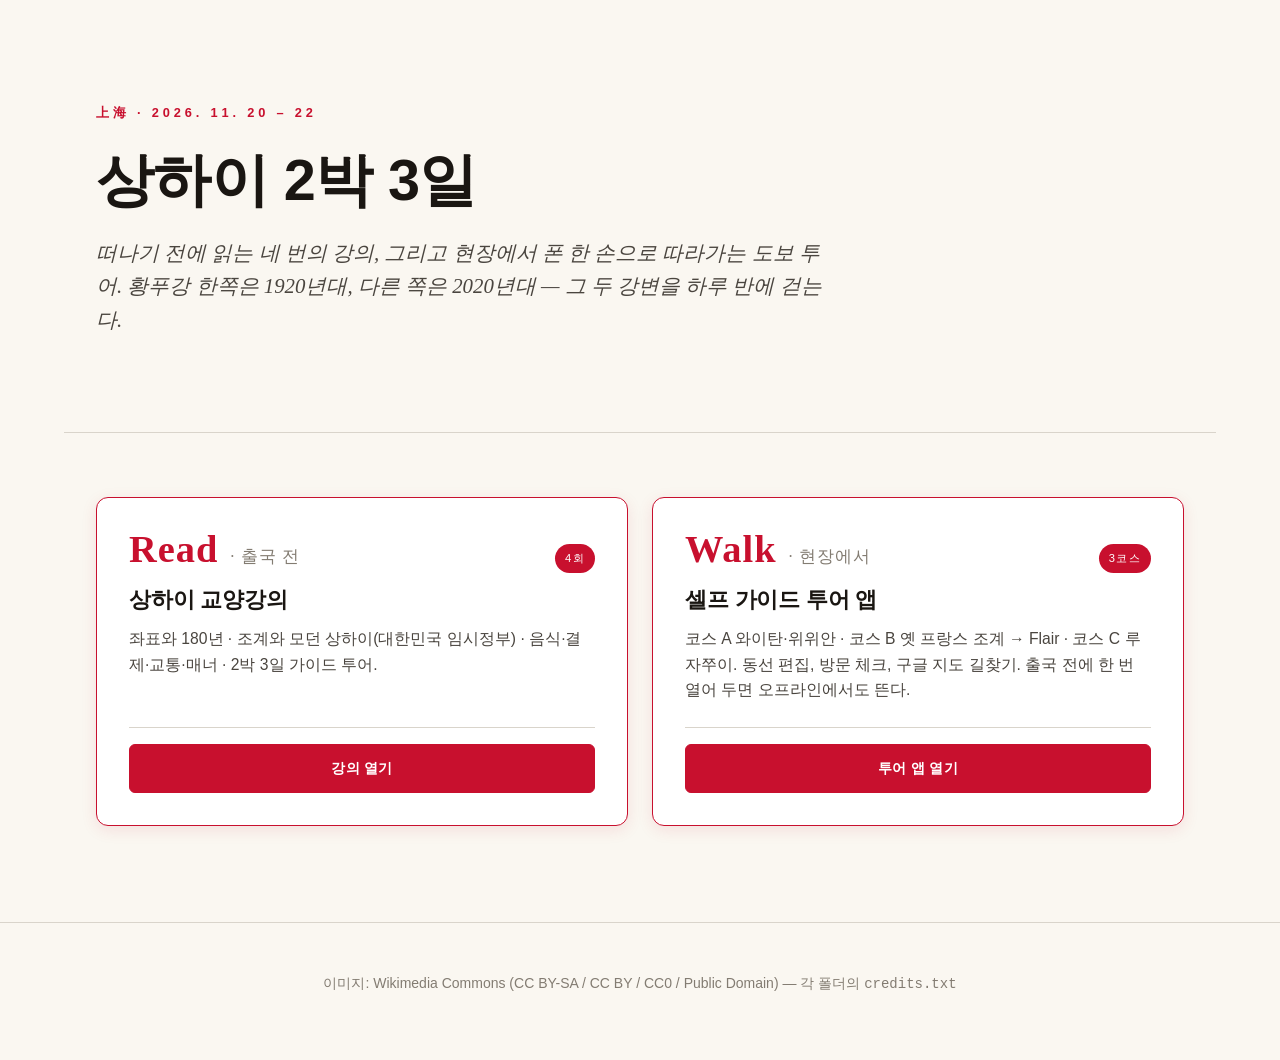
==== index.html @ a5d8853c "상하이 2박 3일 강의와 셀프 가이드 투어 첫 공개 - lecture-shanghai: 4회 교양강의 (좌표와 180년, 조계와 모던 상하이, 일상, 가이드 투어) - tour-s" ====
<!DOCTYPE html>
<html lang="ko">
<head>
<meta charset="UTF-8">
<meta name="viewport" content="width=device-width, initial-scale=1">
<title>상하이 2박 3일 — 강의와 셀프 가이드 투어</title>
<meta name="description" content="상하이 2박 3일(2026. 11. 20–22) 여행을 위한 4회 교양강의와 모바일 셀프 가이드 투어 앱.">
<link rel="stylesheet" href="lecture-shanghai/assets/css/base.css">
<link rel="stylesheet" href="lecture-shanghai/assets/css/index.css">
</head>
<body>

<section class="hero">
  <span class="eyebrow">上海 · 2026. 11. 20 – 22</span>
  <h1>상하이 2박 3일</h1>
  <p class="lead">떠나기 전에 읽는 네 번의 강의, 그리고 현장에서 폰 한 손으로 따라가는 도보 투어. 황푸강 한쪽은 1920년대, 다른 쪽은 2020년대 — 그 두 강변을 하루 반에 걷는다.</p>
</section>

<section class="curriculum">
  <div class="cards">
    <article class="card active">
      <div class="card-num"><span class="n">Read</span>· 출국 전<span class="tag-open">4회</span></div>
      <h3>상하이 교양강의</h3>
      <p class="desc">좌표와 180년 · 조계와 모던 상하이(대한민국 임시정부) · 음식·결제·교통·매너 · 2박 3일 가이드 투어.</p>
      <div class="actions">
        <a href="lecture-shanghai/" class="primary">강의 열기</a>
      </div>
    </article>

    <article class="card active">
      <div class="card-num"><span class="n">Walk</span>· 현장에서<span class="tag-open">3코스</span></div>
      <h3>셀프 가이드 투어 앱</h3>
      <p class="desc">코스 A 와이탄·위위안 · 코스 B 옛 프랑스 조계 → Flair · 코스 C 루자쭈이. 동선 편집, 방문 체크, 구글 지도 길찾기. 출국 전에 한 번 열어 두면 오프라인에서도 뜬다.</p>
      <div class="actions">
        <a href="tour-shanghai/course/" class="primary">투어 앱 열기</a>
      </div>
    </article>
  </div>
</section>

<footer class="site-footer">
  <p>이미지: Wikimedia Commons (CC BY-SA / CC BY / CC0 / Public Domain) — 각 폴더의 <code>credits.txt</code></p>
</footer>

</body>
</html>
---- lecture-shanghai/assets/css/base.css ----
/* =========================================================
   상하이 교양강의 — 공통 디자인 시스템 (폴란드 교양강의 시리즈에서 이어받음)
   - 시안 A·B 공유 토큰 + 베이스 + 컴포넌트
   - 오프라인 보장: 시스템 폰트 스택만 사용, CDN 의존 0
   ========================================================= */

/* -------- 디자인 토큰 -------- */
:root {
  /* 색 — 종이 톤 위에 잉크와 적색 포인트 */
  --color-paper: #FAF7F1;
  --color-paper-soft: #FFFFFF;
  --color-ink: #1A1612;
  --color-ink-soft: #4A453F;
  --color-ink-mute: #837C72;
  --color-rule: #D9D4CB;
  --color-rule-soft: #ECE7DD;
  --color-accent: #C8102E;          /* 적색 포인트 */
  --color-accent-deep: #8F0820;
  --color-accent-soft: #FAE4E8;
  --color-warn: #B45309;            /* 인용·강조 보조 */

  /* 타이포 — 한글 시스템 산세리프 + 영문 시스템 */
  --font-sans: "Apple SD Gothic Neo", "Pretendard", "Noto Sans KR",
               -apple-system, BlinkMacSystemFont, "Segoe UI", Roboto, sans-serif;
  --font-serif: "Apple SD Gothic Neo", "Noto Serif KR", Georgia, "Times New Roman", serif;
  --font-mono: ui-monospace, SFMono-Regular, Menlo, Consolas, monospace;

  /* 크기 */
  --fs-body: 17px;
  --fs-small: 14px;
  --lh-body: 1.85;
  --measure: 52rem;       /* 본문 최대 폭 — 박스(컨테이너)와 동일 폭 정렬, 한국어 줄당 ~55자 */
  --wrap: 72rem;          /* 페이지 최대 폭 */

  /* 여백·반경 */
  --space-1: 4px;
  --space-2: 8px;
  --space-3: 12px;
  --space-4: 16px;
  --space-5: 24px;
  --space-6: 32px;
  --space-7: 48px;
  --space-8: 64px;
  --space-9: 96px;
  --radius: 6px;
  --radius-lg: 12px;
  --shadow: 0 1px 2px rgba(26, 22, 18, 0.04), 0 4px 16px rgba(26, 22, 18, 0.06);
}

/* -------- 리셋 + 베이스 -------- */
*, *::before, *::after { box-sizing: border-box; }
html { -webkit-text-size-adjust: 100%; scroll-behavior: smooth; }
body {
  margin: 0;
  background: var(--color-paper);
  color: var(--color-ink);
  font-family: var(--font-sans);
  font-size: var(--fs-body);
  line-height: var(--lh-body);
  font-feature-settings: "kern", "liga";
  -webkit-font-smoothing: antialiased;
  -moz-osx-font-smoothing: grayscale;
  text-rendering: optimizeLegibility;
}
img { max-width: 100%; height: auto; display: block; }
a { color: var(--color-accent-deep); text-decoration: none; border-bottom: 1px solid var(--color-accent-soft); }
a:hover { color: var(--color-accent); border-bottom-color: var(--color-accent); }
hr { border: 0; border-top: 1px solid var(--color-rule); margin: var(--space-7) 0; }

h1, h2, h3, h4 { font-weight: 700; line-height: 1.3; letter-spacing: -0.01em; margin: 0; }
h1 { font-size: 2.6rem; }
h2 { font-size: 1.8rem; }
h3 { font-size: 1.25rem; }
h4 { font-size: 1.05rem; color: var(--color-ink-soft); }
p { margin: 0 0 1.1em; }

::selection { background: var(--color-accent-soft); color: var(--color-accent-deep); }

/* -------- 레이아웃 -------- */
.wrap { max-width: var(--wrap); margin: 0 auto; padding: 0 var(--space-6); }
.measure { max-width: var(--measure); }

/* -------- 공통 컴포넌트 -------- */

/* 핵심 정리 박스 */
.summary-box {
  background: var(--color-paper-soft);
  border: 1px solid var(--color-rule);
  border-left: 4px solid var(--color-accent);
  border-radius: var(--radius);
  padding: var(--space-5) var(--space-6);
  margin: var(--space-6) 0;
}
.summary-box .summary-title {
  font-size: 0.9rem;
  font-weight: 700;
  text-transform: uppercase;
  letter-spacing: 0.06em;
  color: var(--color-accent-deep);
  margin-bottom: var(--space-3);
}
.summary-box ul { margin: 0; padding-left: 1.2em; }
.summary-box li { margin-bottom: 0.25em; }

/* 풀쿼트 */
.pullquote {
  font-family: var(--font-serif);
  font-size: 1.7rem;
  line-height: 1.5;
  font-style: italic;
  color: var(--color-ink);
  border-top: 2px solid var(--color-accent);
  border-bottom: 2px solid var(--color-accent);
  padding: var(--space-6) var(--space-5);
  margin: var(--space-7) 0;
  text-align: center;
}
.pullquote cite {
  display: block;
  font-size: 0.9rem;
  font-style: normal;
  letter-spacing: 0.04em;
  color: var(--color-ink-mute);
  margin-top: var(--space-4);
}

/* 사이드노트 */
.sidenote {
  font-size: var(--fs-small);
  color: var(--color-ink-soft);
  line-height: 1.7;
  padding: var(--space-3) var(--space-4);
  border-left: 2px solid var(--color-rule);
  background: var(--color-rule-soft);
  border-radius: 0 var(--radius) var(--radius) 0;
  margin: var(--space-5) 0;
}
.sidenote-title {
  font-weight: 700;
  color: var(--color-ink);
  margin-bottom: var(--space-2);
  letter-spacing: 0.02em;
}

/* 이미지·캡션 */
figure { margin: var(--space-6) 0; }
figure img {
  border-radius: var(--radius);
  border: 1px solid var(--color-rule);
}
figcaption {
  font-size: var(--fs-small);
  color: var(--color-ink-soft);
  line-height: 1.6;
  margin-top: var(--space-3);
  padding-left: var(--space-3);
  border-left: 2px solid var(--color-accent);
}
figcaption .source {
  display: block;
  color: var(--color-ink-mute);
  font-size: 12px;
  margin-top: var(--space-1);
}

/* 비교 카드 */
.compare {
  display: grid;
  grid-template-columns: 1fr 1fr;
  gap: var(--space-5);
  margin: var(--space-6) 0;
}
.compare-card {
  background: var(--color-paper-soft);
  border: 1px solid var(--color-rule);
  border-radius: var(--radius);
  padding: var(--space-5);
}
.compare-card h4 {
  font-size: 0.85rem;
  text-transform: uppercase;
  letter-spacing: 0.08em;
  color: var(--color-ink-mute);
  margin-bottom: var(--space-3);
}
.compare-card .num {
  font-family: var(--font-serif);
  font-size: 2.2rem;
  font-weight: 700;
  color: var(--color-accent-deep);
  line-height: 1;
  margin-bottom: var(--space-2);
}
.compare-card .label { color: var(--color-ink-soft); font-size: 0.95rem; }

/* 태그·라벨 */
.kicker {
  display: inline-block;
  font-size: 0.78rem;
  font-weight: 700;
  letter-spacing: 0.16em;
  text-transform: uppercase;
  color: var(--color-accent);
  margin-bottom: var(--space-3);
}

/* 푸터 */
.page-footer {
  margin-top: var(--space-9);
  padding: var(--space-6) 0;
  border-top: 1px solid var(--color-rule);
  font-size: var(--fs-small);
  color: var(--color-ink-mute);
}
.page-footer a { color: var(--color-ink-soft); border-color: var(--color-rule); }
---- lecture-shanghai/assets/css/index.css ----
/* =========================================================
   메인 인덱스 (index.html) 전용 스타일
   ========================================================= */

.hero {
  padding: var(--space-9) var(--space-6) var(--space-8);
  max-width: var(--wrap);
  margin: 0 auto;
  border-bottom: 1px solid var(--color-rule);
}
.hero .eyebrow {
  display: inline-block;
  font-size: 0.8rem;
  letter-spacing: 0.3em;
  color: var(--color-accent);
  text-transform: uppercase;
  font-weight: 700;
  margin-bottom: var(--space-5);
}
.hero h1 {
  font-size: 3.6rem;
  line-height: 1.1;
  margin-bottom: var(--space-5);
  max-width: 14em;
}
.hero .lead {
  font-family: var(--font-serif);
  font-style: italic;
  font-size: 1.3rem;
  color: var(--color-ink-soft);
  max-width: 36em;
  line-height: 1.6;
  margin-bottom: var(--space-6);
}
.hero .meta {
  display: flex;
  gap: var(--space-5);
  flex-wrap: wrap;
  font-size: 0.95rem;
  color: var(--color-ink-soft);
}
.hero .meta strong { color: var(--color-ink); font-weight: 600; }
.hero .meta .sep { color: var(--color-rule); }

.curriculum {
  padding: var(--space-8) var(--space-6) var(--space-9);
  max-width: var(--wrap);
  margin: 0 auto;
}
.curriculum-head {
  display: flex;
  align-items: baseline;
  justify-content: space-between;
  margin-bottom: var(--space-6);
  gap: var(--space-5);
  flex-wrap: wrap;
}
.curriculum-head h2 {
  font-size: 1.8rem;
}
.curriculum-head .tag {
  font-size: 0.85rem;
  color: var(--color-ink-mute);
  letter-spacing: 0.04em;
}

.cards {
  display: grid;
  grid-template-columns: repeat(2, 1fr);
  gap: var(--space-5);
}
.card {
  background: var(--color-paper-soft);
  border: 1px solid var(--color-rule);
  border-radius: var(--radius-lg);
  padding: var(--space-6);
  display: flex;
  flex-direction: column;
  gap: var(--space-3);
  position: relative;
  transition: transform 0.2s, box-shadow 0.2s;
}
.card.active { border-color: var(--color-accent); box-shadow: 0 4px 16px rgba(200, 16, 46, 0.1); }
.card.active:hover { transform: translateY(-2px); box-shadow: 0 8px 24px rgba(200, 16, 46, 0.15); }
.card.locked { opacity: 0.55; }

.card .card-num {
  display: flex;
  align-items: baseline;
  gap: var(--space-3);
  font-family: var(--font-serif);
  font-size: 1.05rem;
  color: var(--color-ink-mute);
  letter-spacing: 0.06em;
}
.card .card-num .n {
  font-size: 2.4rem;
  font-weight: 700;
  color: var(--color-accent);
  font-feature-settings: "tnum";
  line-height: 1;
}
.card.locked .card-num .n { color: var(--color-ink-mute); }
.card .card-num .tag-open {
  margin-left: auto;
  font-size: 0.7rem;
  letter-spacing: 0.12em;
  background: var(--color-accent);
  color: white;
  padding: 4px 10px;
  border-radius: 999px;
  text-transform: uppercase;
  font-family: var(--font-sans);
}
.card .card-num .tag-soon {
  margin-left: auto;
  font-size: 0.7rem;
  letter-spacing: 0.12em;
  background: var(--color-rule);
  color: var(--color-ink-mute);
  padding: 4px 10px;
  border-radius: 999px;
  text-transform: uppercase;
  font-family: var(--font-sans);
}
.card h3 {
  font-size: 1.4rem;
  line-height: 1.3;
}
.card .desc {
  font-size: 0.98rem;
  color: var(--color-ink-soft);
  line-height: 1.65;
  margin: 0;
  flex: 1;
}
.card .keywords {
  font-size: 0.8rem;
  color: var(--color-ink-mute);
  letter-spacing: 0.04em;
}
.card .actions {
  display: flex;
  gap: var(--space-3);
  margin-top: var(--space-3);
  padding-top: var(--space-4);
  border-top: 1px solid var(--color-rule);
}
.card .actions a {
  flex: 1;
  text-align: center;
  padding: 10px var(--space-4);
  border-radius: 6px;
  font-size: 0.9rem;
  font-weight: 600;
  border: 1px solid var(--color-rule);
  background: var(--color-paper);
  color: var(--color-ink);
  letter-spacing: 0.02em;
}
.card .actions a:hover { border-color: var(--color-accent); color: var(--color-accent); }
.card .actions a.primary {
  background: var(--color-accent);
  color: white;
  border-color: var(--color-accent);
}
.card .actions a.primary:hover {
  background: var(--color-accent-deep);
  border-color: var(--color-accent-deep);
  color: white;
}
.card.locked .actions a {
  pointer-events: none;
  background: var(--color-rule-soft);
  color: var(--color-ink-mute);
  border-color: var(--color-rule);
}

.philosophy {
  background: var(--color-ink);
  color: var(--color-paper);
  padding: var(--space-9) var(--space-6);
}
.philosophy-inner {
  max-width: var(--wrap);
  margin: 0 auto;
  display: grid;
  grid-template-columns: 1fr 1fr;
  gap: var(--space-7);
}
.philosophy h2 { color: var(--color-paper); font-size: 1.8rem; }
.philosophy .eyebrow { color: var(--color-accent-soft); font-size: 0.8rem; letter-spacing: 0.3em; }
.philosophy p { color: rgba(250, 247, 241, 0.78); line-height: 1.85; }
.philosophy .principles {
  list-style: none;
  padding: 0;
}
.philosophy .principles li {
  padding: var(--space-3) 0;
  border-bottom: 1px solid rgba(250, 247, 241, 0.1);
  display: flex;
  gap: var(--space-3);
}
.philosophy .principles li:last-child { border-bottom: 0; }
.philosophy .principles .num {
  font-family: var(--font-serif);
  color: var(--color-accent-soft);
  font-weight: 700;
  flex: 0 0 1.5em;
}

footer.site-footer {
  padding: var(--space-7) var(--space-6);
  border-top: 1px solid var(--color-rule);
  font-size: var(--fs-small);
  color: var(--color-ink-mute);
  text-align: center;
}
footer.site-footer a { color: var(--color-ink-soft); border-color: var(--color-rule); }

@media (max-width: 880px) {
  .hero { padding: var(--space-7) var(--space-5) var(--space-6); }
  .hero h1 { font-size: 2.2rem; }
  .hero .lead { font-size: 1.1rem; }
  .cards { grid-template-columns: 1fr; }
  .philosophy-inner { grid-template-columns: 1fr; }
}
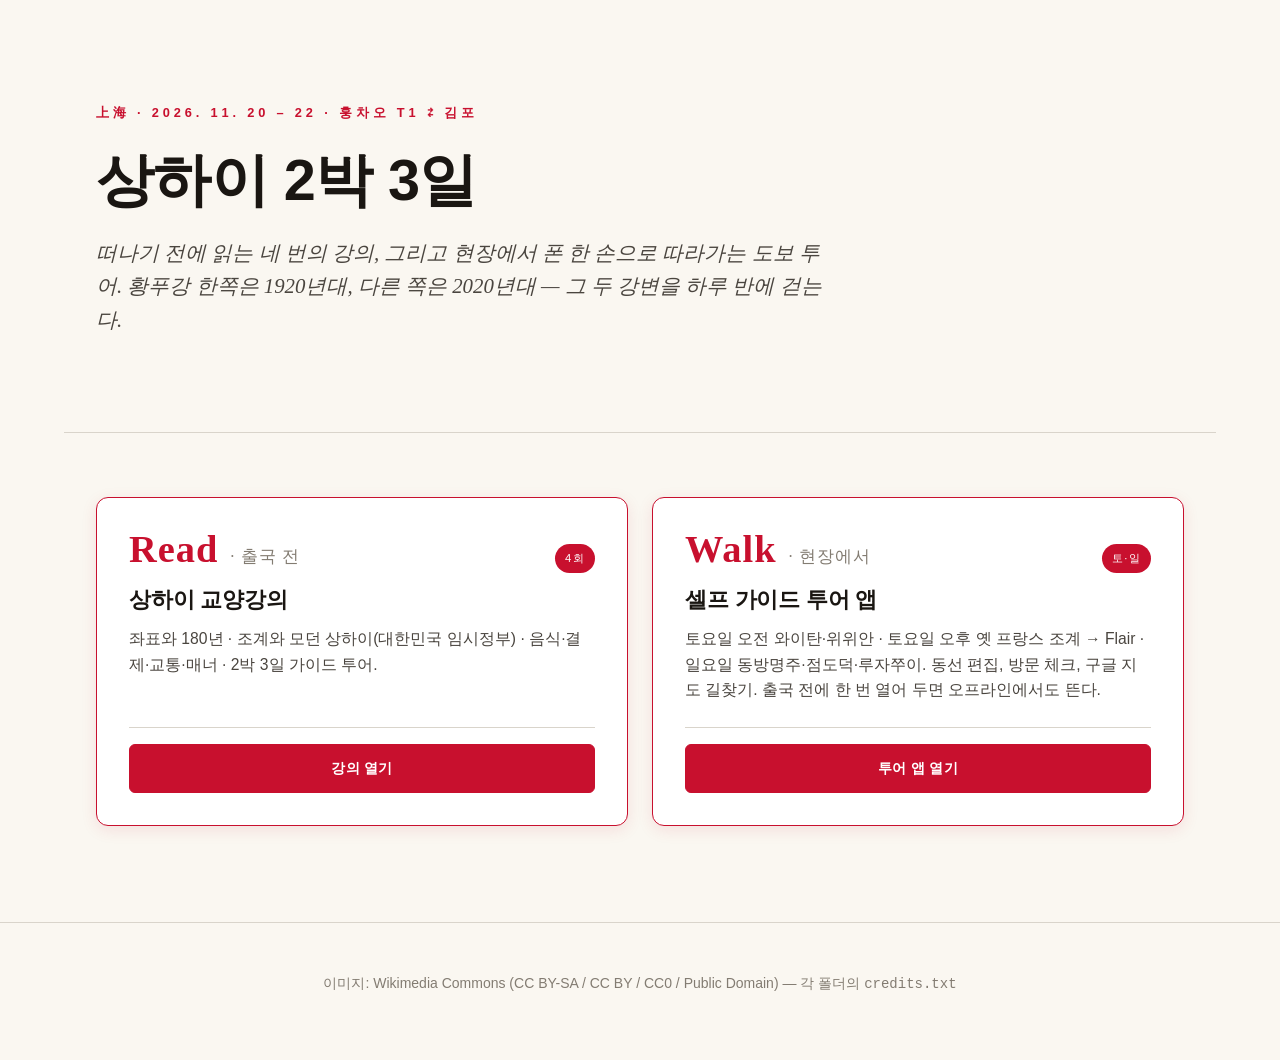
==== commit cd577787: "요일별 동선으로 재편 · 필수 장소 반영 · 식당 예약 안내 - 코스 A·B·C → 토요일(sat, 19곳)·일요일(sun, 7곳). 토요일은 한 지도·한 번호 흐름으로   이어지" ====
--- a/index.html
+++ b/index.html
@@ -11,7 +11,7 @@
 <body>
 
 <section class="hero">
-  <span class="eyebrow">上海 · 2026. 11. 20 – 22</span>
+  <span class="eyebrow">上海 · 2026. 11. 20 – 22 · 훙차오 T1 ⇄ 김포</span>
   <h1>상하이 2박 3일</h1>
   <p class="lead">떠나기 전에 읽는 네 번의 강의, 그리고 현장에서 폰 한 손으로 따라가는 도보 투어. 황푸강 한쪽은 1920년대, 다른 쪽은 2020년대 — 그 두 강변을 하루 반에 걷는다.</p>
 </section>
@@ -28,9 +28,9 @@
     </article>
 
     <article class="card active">
-      <div class="card-num"><span class="n">Walk</span>· 현장에서<span class="tag-open">3코스</span></div>
+      <div class="card-num"><span class="n">Walk</span>· 현장에서<span class="tag-open">토·일</span></div>
       <h3>셀프 가이드 투어 앱</h3>
-      <p class="desc">코스 A 와이탄·위위안 · 코스 B 옛 프랑스 조계 → Flair · 코스 C 루자쭈이. 동선 편집, 방문 체크, 구글 지도 길찾기. 출국 전에 한 번 열어 두면 오프라인에서도 뜬다.</p>
+      <p class="desc">토요일 오전 와이탄·위위안 · 토요일 오후 옛 프랑스 조계 → Flair · 일요일 동방명주·점도덕·루자쭈이. 동선 편집, 방문 체크, 구글 지도 길찾기. 출국 전에 한 번 열어 두면 오프라인에서도 뜬다.</p>
       <div class="actions">
         <a href="tour-shanghai/course/" class="primary">투어 앱 열기</a>
       </div>
--- a/lecture-shanghai/assets/css/base.css
+++ b/lecture-shanghai/assets/css/base.css
@@ -191,7 +191,7 @@
   line-height: 1;
   margin-bottom: var(--space-2);
 }
-.compare-card .label { color: var(--color-ink-soft); font-size: 0.95rem; }
+.compare-card .label { color: var(--color-ink-soft); font-size: 0.95rem; overflow-wrap: anywhere; } /* 이메일·URL 같은 긴 토큰이 폰 폭을 밀어내지 않게 */
 
 /* 태그·라벨 */
 .kicker {
